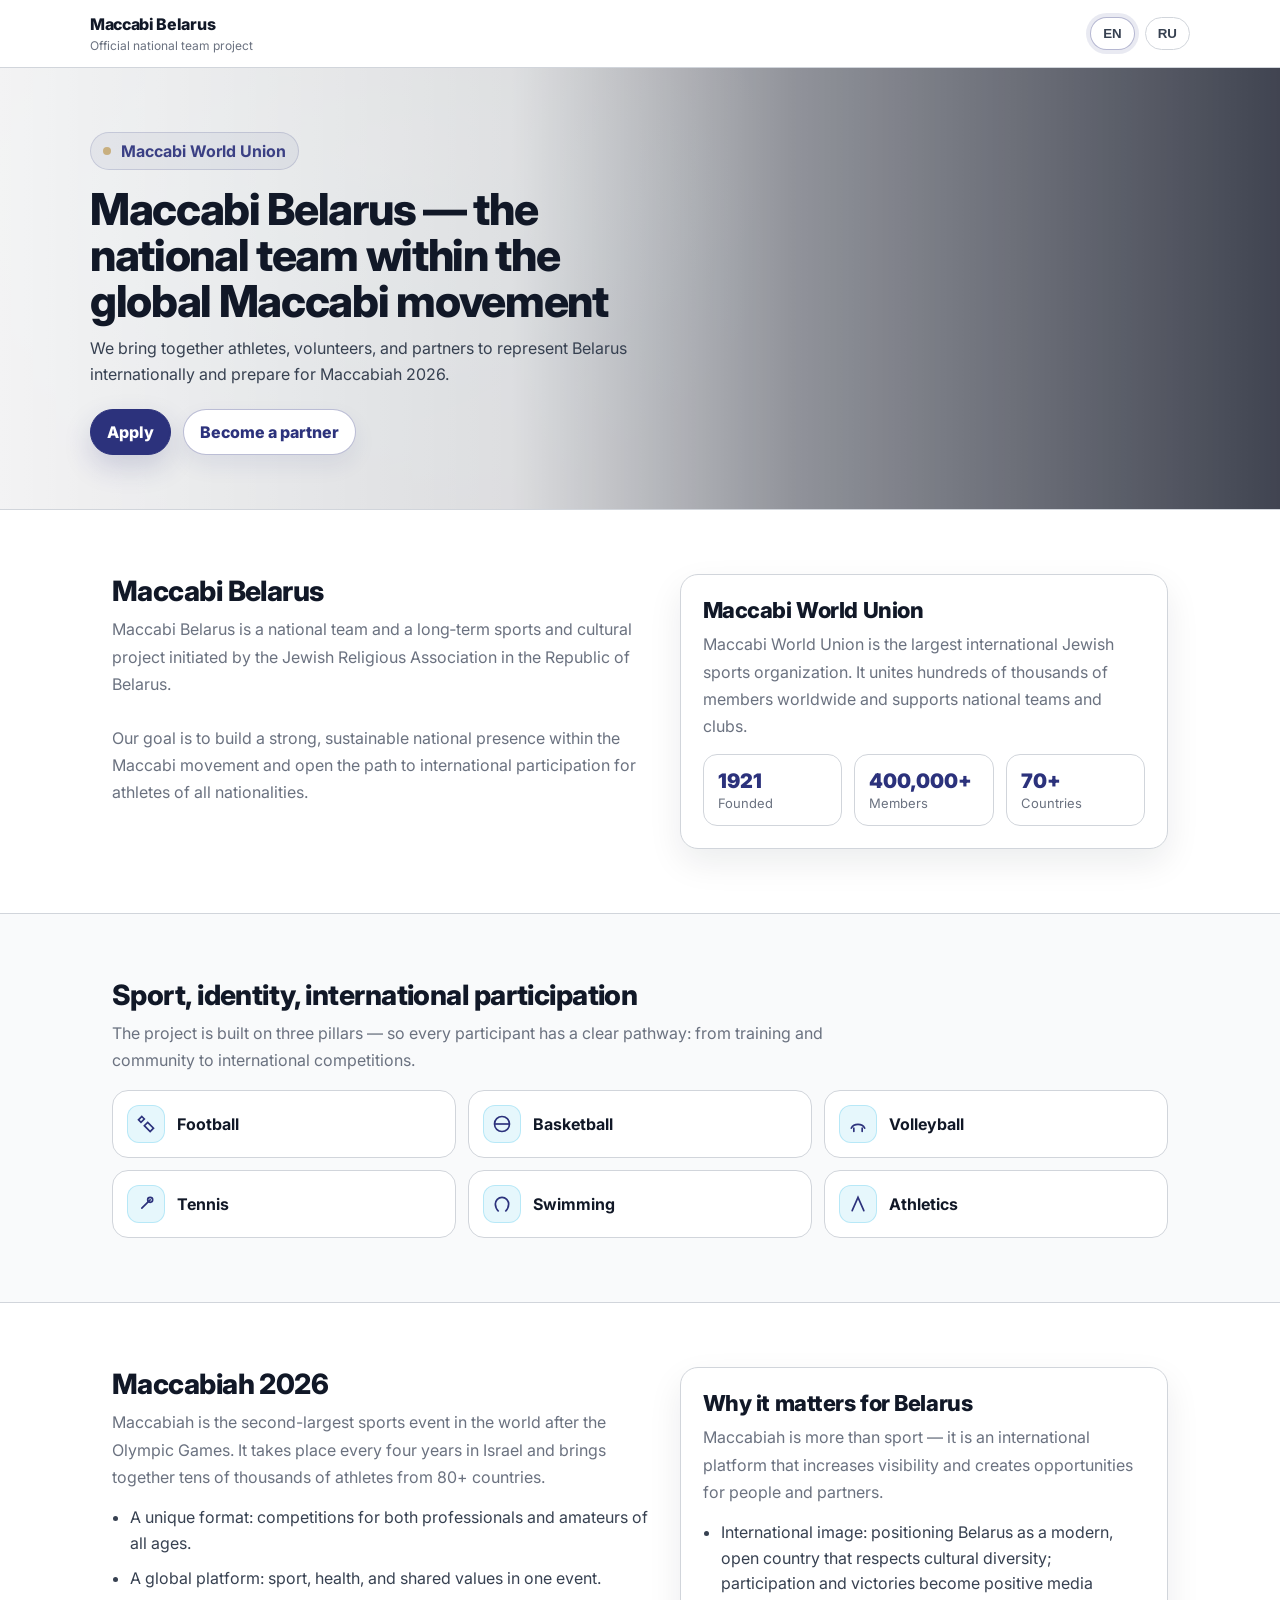
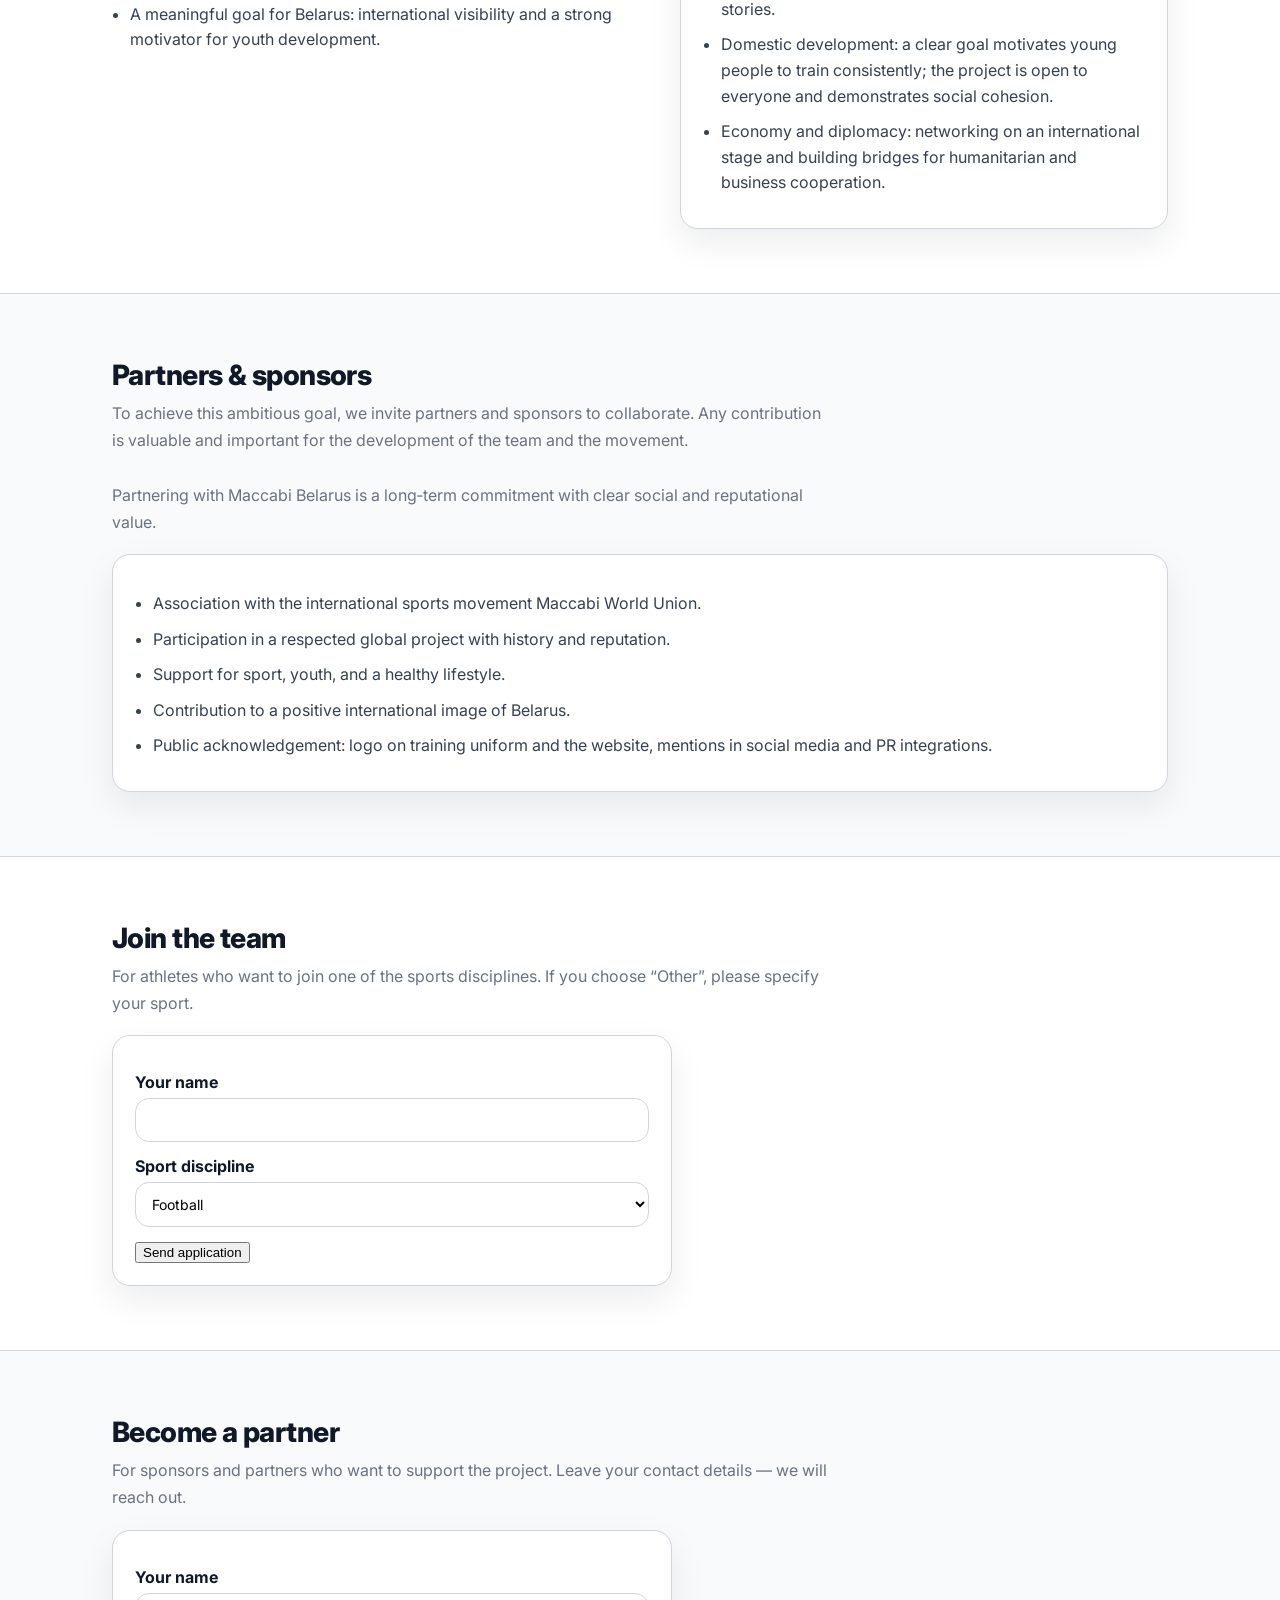
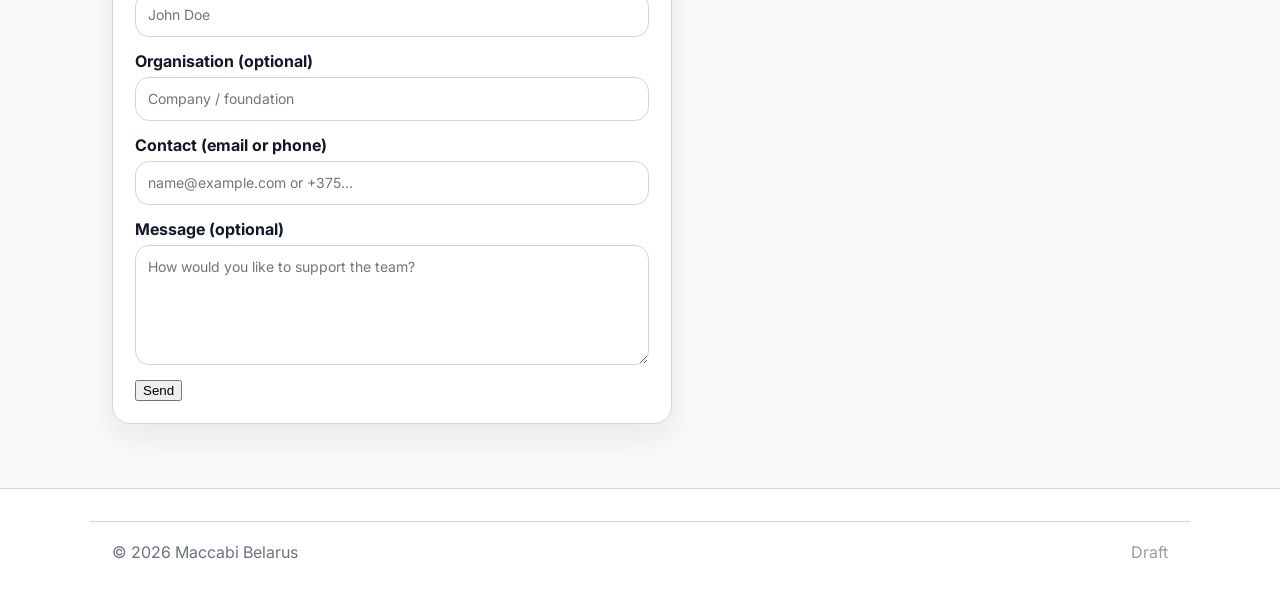
==== site/index.html @ 2d2c496a "Use youtube-nocookie embed params for hero video" ====
<!DOCTYPE html>
<html lang="en">
<head>
  <meta charset="UTF-8" />
  <meta name="viewport" content="width=device-width, initial-scale=1.0" />
  <title data-i18n-key="title">Maccabi Belarus</title>
  <link rel="stylesheet" href="styles.css" />
</head>
<body>
  <header class="site-nav" aria-label="Top navigation">
    <div class="container nav-inner">
      <div class="nav-brand">
        <h1 data-i18n-key="title" class="nav-title">Maccabi Belarus</h1>
        <p data-i18n-key="subtitle" class="nav-sub">Official national team project</p>
      </div>
      <div class="lang-switch" aria-label="Language switch">
        <button id="lang-en" class="lang-btn" title="English">EN</button>
        <button id="lang-ru" class="lang-btn" title="Русский">RU</button>
      </div>
    </div>
  </header>

  <main>
    <section class="hero" id="hero" aria-label="Hero">
      <div class="hero-media" aria-hidden="true">
        <!-- Reference-style background video. -->
        <iframe
          title="Background video"
          src="https://www.youtube-nocookie.com/embed/Qrym1Lk3c1Q?autoplay=1&mute=1&controls=0&playsinline=1&loop=1&playlist=Qrym1Lk3c1Q&modestbranding=1&rel=0&iv_load_policy=3&disablekb=1"
          frameborder="0"
          allow="autoplay; encrypted-media; fullscreen; picture-in-picture"
        ></iframe>
      </div>
      <div class="hero-overlay" aria-hidden="true"></div>

      <div class="container hero-inner">
        <div class="hero-kicker"><span class="hero-kicker-dot"></span><span>Maccabi World Union</span></div>
        <h2 data-i18n-key="hero.heading" class="hero-title">Maccabi Belarus</h2>
        <p data-i18n-key="hero.text" class="hero-lead"></p>

        <div class="hero-actions" aria-label="Hero actions">
          <a class="btn btn-primary" href="#athlete-form" data-i18n-key="hero.ctaPrimary">
            <span data-i18n-key="hero.ctaPrimary">Apply</span>
            <span class="btn-icon" aria-hidden="true">
              <svg viewBox="0 0 24 24" fill="none" xmlns="http://www.w3.org/2000/svg"><path d="M13 5l7 7-7 7" stroke="currentColor" stroke-width="2" stroke-linecap="round" stroke-linejoin="round"/><path d="M20 12H4" stroke="currentColor" stroke-width="2" stroke-linecap="round"/></svg>
            </span>
          </a>
          <a class="btn btn-secondary" href="#partner-form" data-i18n-key="hero.ctaSecondary">
            <span data-i18n-key="hero.ctaSecondary">Become a partner</span>
          </a>
        </div>
      </div>
    </section>

    <section class="section" id="about" aria-label="About">
      <div class="container grid-2">
        <div>
          <h3 data-i18n-key="maccabiBelarus.heading" class="section-title">Maccabi Belarus</h3>
          <p data-i18n-key="maccabiBelarus.text" class="section-sub"></p>
        </div>
        <div class="card" aria-label="Maccabi World Union">
          <h3 data-i18n-key="worldUnion.heading" class="section-title" style="font-size:22px">Maccabi World Union</h3>
          <p data-i18n-key="worldUnion.text" class="section-sub"></p>
          <div class="metrics" aria-label="Maccabi World Union metrics">
            <div class="metric">
              <div class="metric-value" data-i18n-key="worldUnion.metrics.0.value">1921</div>
              <div class="metric-label" data-i18n-key="worldUnion.metrics.0.label">Founded</div>
            </div>
            <div class="metric">
              <div class="metric-value" data-i18n-key="worldUnion.metrics.1.value">400,000+</div>
              <div class="metric-label" data-i18n-key="worldUnion.metrics.1.label">Members</div>
            </div>
            <div class="metric">
              <div class="metric-value" data-i18n-key="worldUnion.metrics.2.value">70+</div>
              <div class="metric-label" data-i18n-key="worldUnion.metrics.2.label">Countries</div>
            </div>
          </div>
        </div>
      </div>
    </section>

    <section class="section alt" id="disciplines" aria-label="Disciplines">
      <div class="container">
        <h3 data-i18n-key="pillars.heading" class="section-title">Sport, identity, international participation</h3>
        <p data-i18n-key="pillars.text" class="section-sub"></p>

        <div class="icon-grid" aria-label="Key disciplines">
          <div class="icon-tile"><div class="icon" aria-hidden="true"><svg viewBox="0 0 24 24" fill="none" xmlns="http://www.w3.org/2000/svg"><path d="M7 3l3 3-4 4-3-3 4-4z" stroke="currentColor" stroke-width="2"/><path d="M14 10l7 7-4 4-7-7 4-4z" stroke="currentColor" stroke-width="2"/></svg></div><div class="icon-label" data-i18n-key="form.sportOptions.0.label">Football</div></div>
          <div class="icon-tile"><div class="icon" aria-hidden="true"><svg viewBox="0 0 24 24" fill="none" xmlns="http://www.w3.org/2000/svg"><circle cx="12" cy="12" r="9" stroke="currentColor" stroke-width="2"/><path d="M3 12h18" stroke="currentColor" stroke-width="2"/></svg></div><div class="icon-label" data-i18n-key="form.sportOptions.1.label">Basketball</div></div>
          <div class="icon-tile"><div class="icon" aria-hidden="true"><svg viewBox="0 0 24 24" fill="none" xmlns="http://www.w3.org/2000/svg"><path d="M4 17c3-6 13-6 16 0" stroke="currentColor" stroke-width="2" stroke-linecap="round"/><path d="M7 17v4M17 17v4" stroke="currentColor" stroke-width="2" stroke-linecap="round"/></svg></div><div class="icon-label" data-i18n-key="form.sportOptions.2.label">Volleyball</div></div>
          <div class="icon-tile"><div class="icon" aria-hidden="true"><svg viewBox="0 0 24 24" fill="none" xmlns="http://www.w3.org/2000/svg"><path d="M7 17l10-10" stroke="currentColor" stroke-width="2" stroke-linecap="round"/><circle cx="17" cy="7" r="3" stroke="currentColor" stroke-width="2"/></svg></div><div class="icon-label" data-i18n-key="form.sportOptions.3.label">Tennis</div></div>
          <div class="icon-tile"><div class="icon" aria-hidden="true"><svg viewBox="0 0 24 24" fill="none" xmlns="http://www.w3.org/2000/svg"><path d="M8 21s-4-4-4-9a8 8 0 0 1 16 0c0 5-4 9-4 9" stroke="currentColor" stroke-width="2"/></svg></div><div class="icon-label" data-i18n-key="form.sportOptions.4.label">Swimming</div></div>
          <div class="icon-tile"><div class="icon" aria-hidden="true"><svg viewBox="0 0 24 24" fill="none" xmlns="http://www.w3.org/2000/svg"><path d="M5 20l7-16 7 16" stroke="currentColor" stroke-width="2" stroke-linecap="round"/></svg></div><div class="icon-label" data-i18n-key="form.sportOptions.5.label">Athletics</div></div>
        </div>
      </div>
    </section>

    <section class="section" id="maccabiah" aria-label="Maccabiah 2026">
      <div class="container grid-2">
        <div>
          <h3 data-i18n-key="maccabiah.heading" class="section-title">Maccabiah 2026</h3>
          <p data-i18n-key="maccabiah.text" class="section-sub"></p>
          <ul class="bullets" aria-label="Maccabiah highlights">
            <li data-i18n-key="maccabiah.items.0"></li>
            <li data-i18n-key="maccabiah.items.1"></li>
            <li data-i18n-key="maccabiah.items.2"></li>
          </ul>
        </div>
        <div class="card" id="why-belarus" aria-label="Why it matters for Belarus">
          <h3 data-i18n-key="whyBelarus.heading" class="section-title" style="font-size:22px">Why it matters for Belarus</h3>
          <p data-i18n-key="whyBelarus.text" class="section-sub"></p>
          <ul class="bullets" aria-label="Why it matters list">
            <li data-i18n-key="whyBelarus.items.0"></li>
            <li data-i18n-key="whyBelarus.items.1"></li>
            <li data-i18n-key="whyBelarus.items.2"></li>
          </ul>
        </div>
      </div>
    </section>

    <section class="section alt" id="sponsors" aria-label="Partners and sponsors">
      <div class="container">
        <h3 data-i18n-key="sponsors.heading" class="section-title">Partners & sponsors</h3>
        <p data-i18n-key="sponsors.text" class="section-sub"></p>
        <div class="card" style="margin-top:18px">
          <ul class="bullets" aria-label="Partner benefits">
            <li data-i18n-key="sponsors.benefits.0"></li>
            <li data-i18n-key="sponsors.benefits.1"></li>
            <li data-i18n-key="sponsors.benefits.2"></li>
            <li data-i18n-key="sponsors.benefits.3"></li>
            <li data-i18n-key="sponsors.benefits.4"></li>
          </ul>
        </div>
      </div>
    </section>

    <section class="section" id="athlete-form" aria-label="Athlete form">
      <div class="container">
        <h3 class="section-title" data-i18n-key="form.heading">Apply</h3>
        <p class="section-sub" data-i18n-key="form.text"></p>
        <form class="card form" id="athlete-contact-form" autocomplete="off" aria-label="Athlete form">
          <div class="field-group">
            <label for="athlete-name" data-i18n-key="form.nameLabel" id="athlete-name-label">Your name</label>
            <input type="text" id="athlete-name" name="name" required placeholder="" />
          </div>

          <div class="field-group">
            <label for="athlete-sport" data-i18n-key="form.sportLabel" id="athlete-sport-label">Sport</label>
            <select id="athlete-sport" name="sport" required></select>
          </div>

          <div id="athlete-other-field" class="field-group" style="display:none;">
            <label for="athlete-other-details" id="athlete-other-label" data-i18n-key="form.otherLabel">Please specify</label>
            <input type="text" id="athlete-other-details" name="other-details" placeholder="" data-i18n-placeholder="form.otherPlaceholder" />
          </div>

          <button type="submit" id="athlete-submit-btn" data-i18n-key="form.submitLabel">Submit</button>
        </form>
        <div id="athlete-thank-you" class="hidden thank-you" aria-live="polite"></div>
      </div>
    </section>

    <section class="section alt" id="partner-form" aria-label="Partner form">
      <div class="container">
        <h3 class="section-title" data-i18n-key="partnerForm.heading">Partner</h3>
        <p class="section-sub" data-i18n-key="partnerForm.text"></p>
        <form class="card form" id="partner-contact-form" autocomplete="off" aria-label="Partner form">
          <div class="field-group">
            <label for="partner-name" data-i18n-key="partnerForm.nameLabel">Name</label>
            <input type="text" id="partner-name" name="name" required data-i18n-placeholder="partnerForm.namePlaceholder" placeholder="" />
          </div>

          <div class="field-group">
            <label for="partner-org" data-i18n-key="partnerForm.orgLabel">Organisation</label>
            <input type="text" id="partner-org" name="org" data-i18n-placeholder="partnerForm.orgPlaceholder" placeholder="" />
          </div>

          <div class="field-group">
            <label for="partner-contact" data-i18n-key="partnerForm.contactLabel">Contact</label>
            <input type="text" id="partner-contact" name="contact" required data-i18n-placeholder="partnerForm.contactPlaceholder" placeholder="" />
          </div>

          <div class="field-group">
            <label for="partner-message" data-i18n-key="partnerForm.messageLabel">Message</label>
            <textarea id="partner-message" name="message" rows="4" data-i18n-placeholder="partnerForm.messagePlaceholder" placeholder=""></textarea>
          </div>

          <button type="submit" id="partner-submit-btn" data-i18n-key="partnerForm.submitLabel">Send</button>
        </form>
        <div id="partner-thank-you" class="hidden thank-you" aria-live="polite"></div>
      </div>
    </section>
  </main>

  <footer class="site-footer" aria-label="Footer">
    <div class="container footer-inner">
      <span data-i18n-key="footer.copy">© 2026 Maccabi Belarus</span>
      <span style="opacity:.7">Draft</span>
    </div>
  </footer>

  <script src="app.js"></script>
</body>
</html>
---- site/styles.css ----
/* Maccabi Belarus landing — reference-inspired UI (mb-web-ashen)
   Using MWU palette: #2c327c, #0fb3e1, #c8af7f
*/

@import url('https://fonts.googleapis.com/css2?family=Inter:wght@400;500;600;700;800&display=swap');

:root{
  --bg: #ffffff;
  --surface: #f9fafb;
  --text: #111827;
  --muted: #6b7280;
  --border: #d1d5db; /* sharper lines like the reference */

  /* MWU palette */
  --blue: #2c327c;
  --cyan: #0fb3e1;
  --gold: #c8af7f;

  /* UI */
  --radius: 18px;
  --shadow: 0 14px 34px rgba(17,24,39,.08);
  --max: 1100px;
}

*{box-sizing:border-box}
html,body{height:100%}
body{
  margin:0;
  font-family: Inter, system-ui, -apple-system, Segoe UI, Roboto, Arial, sans-serif;
  background: var(--bg);
  color: var(--text);
}

a{color:inherit;text-decoration:none}

.container{max-width:var(--max);margin:0 auto;padding:0 22px}

/* Top nav like reference */
.site-nav{
  position: sticky;
  top: 0;
  z-index: 20;
  background: rgba(255,255,255,0.86);
  backdrop-filter: blur(10px);
  border-bottom: 1px solid var(--border);
}
.nav-inner{display:flex;align-items:center;justify-content:space-between;padding:14px 0}

.nav-brand{display:flex;flex-direction:column;gap:4px}
.nav-title{margin:0;font-size:16px;font-weight:800;letter-spacing:-0.02em}
.nav-sub{margin:0;font-size:12px;color:var(--muted)}

.lang-switch{display:flex;gap:10px;align-items:center}
.lang-btn{
  border: 1px solid var(--border);
  background: #fff;
  color: #374151;
  padding: 8px 12px;
  border-radius: 999px;
  cursor: pointer;
  font-weight: 700;
}
.lang-btn-active{border-color: rgba(44,50,124,.35); box-shadow: 0 0 0 4px rgba(44,50,124,.10)}

/* Hero with video */
.hero{
  position: relative;
  overflow: hidden;
  border-bottom: 1px solid var(--border);
}
.hero-media{
  position: absolute;
  inset: 0;
  pointer-events: none;
  background: #0b1020;
}
.hero-media iframe{
  position:absolute;
  top:50%; left:50%;
  width: 120vw;
  height: 68vw;
  min-height: 100vh;
  min-width: 177.78vh;
  transform: translate(-50%,-50%);
  filter: saturate(1.1) contrast(1.05);
}
.hero-overlay{
  position:absolute;
  inset:0;
  background:
    linear-gradient(90deg, rgba(255,255,255,0.95) 0%, rgba(255,255,255,0.86) 40%, rgba(255,255,255,0.55) 62%, rgba(255,255,255,0.22) 100%),
    radial-gradient(900px 500px at 18% 40%, rgba(15,179,225,0.14), transparent 60%),
    radial-gradient(700px 380px at 28% 20%, rgba(200,175,127,0.12), transparent 60%);
}

.hero-inner{position:relative;padding:64px 0 54px}
.hero-kicker{
  display:inline-flex;
  align-items:center;
  gap:10px;
  font-weight:700;
  color: rgba(44,50,124,.92);
  background: rgba(44,50,124,.06);
  border: 1px solid rgba(44,50,124,.16);
  padding: 8px 12px;
  border-radius: 999px;
}
.hero-kicker-dot{width:8px;height:8px;border-radius:999px;background: var(--gold)}

.hero-title{margin:16px 0 10px; font-size: 44px; line-height:1.05; font-weight: 800; letter-spacing:-0.03em; max-width: 18ch}
.hero-lead{margin:0; font-size: 16px; line-height:1.65; color:#374151; max-width: 62ch}

.hero-actions{margin-top:22px; display:flex; gap:12px; flex-wrap:wrap}

.btn{
  display:inline-flex; align-items:center; gap:10px;
  border-radius: 999px;
  padding: 12px 16px;
  font-weight: 800;
  border: 1px solid var(--border);
}
.btn-primary{background: var(--blue); border-color: var(--blue); color: #fff; box-shadow: 0 12px 28px rgba(44,50,124,.18)}
.btn-secondary{background: #fff; color: var(--blue); border-color: rgba(44,50,124,.32); box-shadow: 0 10px 22px rgba(44,50,124,.08)}
.btn{transition: transform .12s ease, box-shadow .12s ease, border-color .12s ease}
.btn:hover{transform: translateY(-1px); border-color: rgba(44,50,124,.44)}

.btn-icon{width:16px;height:16px;display:inline-block}

/* Sections */
.section{padding: 64px 0}
.section.alt{background: var(--surface); border-top: 1px solid var(--border); border-bottom: 1px solid var(--border)}

.section-title{margin:0;font-size:28px;font-weight:800;letter-spacing:-0.02em}
.section-sub{margin:8px 0 0;color:var(--muted);max-width: 72ch;line-height:1.7;white-space: pre-line}

.grid-2{display:grid;grid-template-columns: 1.05fr 0.95fr;gap: 28px;align-items:start}

.card{
  background:#fff;
  border: 1px solid var(--border);
  border-radius: var(--radius);
  box-shadow: var(--shadow);
  padding: 22px;
}

.bullets{margin: 14px 0 0; padding-left: 18px; color:#374151; line-height:1.6}
.bullets li{margin: 10px 0}

.metrics{margin-top: 14px; display:grid; grid-template-columns: repeat(3, minmax(0, 1fr)); gap: 12px}
.metric{border: 1px solid var(--border); border-radius: 14px; padding: 14px; background: #fff}
.metric-value{font-weight:900; font-size: 20px; color: var(--blue)}
.metric-label{margin-top:2px;color: var(--muted); font-size: 13px}

/* Disciplines (reference-style icon grid) */
.icon-grid{margin-top: 16px; display:grid; grid-template-columns: repeat(3, minmax(0,1fr)); gap: 12px}
.icon-tile{
  border: 1px solid var(--border);
  border-radius: 16px;
  padding: 14px;
  background: #fff;
  display:flex;
  align-items:center;
  gap: 12px;
}
.icon{
  width: 38px; height: 38px;
  border-radius: 12px;
  display:grid; place-items:center;
  background: rgba(15,179,225,.10);
  border: 1px solid rgba(15,179,225,.22);
  color: var(--blue);
}
.icon svg{width:20px;height:20px}
.icon-label{font-weight:700; color:#111827}

/* Form */
.form{margin-top: 18px; max-width: 560px}
.field-group{margin:14px 0; display:flex; flex-direction:column; gap:6px}
label{font-weight: 700; color:#111827}
input,select,textarea{
  padding: 12px 12px;
  border: 1px solid var(--border);
  border-radius: 14px;
  min-height: 44px;
  font-size: 14px;
  background: #fff;
  font-family: inherit;
}
textarea{min-height: 120px; resize: vertical}
#submit-btn{width:100%; margin-top: 6px; background: var(--blue); border: 1px solid var(--blue); color:#fff; padding: 12px 16px; border-radius: 999px; cursor:pointer; font-weight: 800}
.thank-you{margin-top:16px;padding:16px;border-radius:14px;background: rgba(15,179,225,.08); border:1px solid rgba(15,179,225,.20); color:#0f172a}
.hidden{display:none}

/* Footer */
.site-footer{padding: 32px 0; color: var(--muted)}
.footer-inner{display:flex;align-items:center;justify-content:space-between;gap:12px;flex-wrap:wrap;border-top:1px solid var(--border);padding-top:20px}

@media (max-width: 900px){
  .grid-2{grid-template-columns: 1fr}
  .hero-title{font-size: 36px}
  .metrics{grid-template-columns: 1fr}
  .icon-grid{grid-template-columns: 1fr}
}
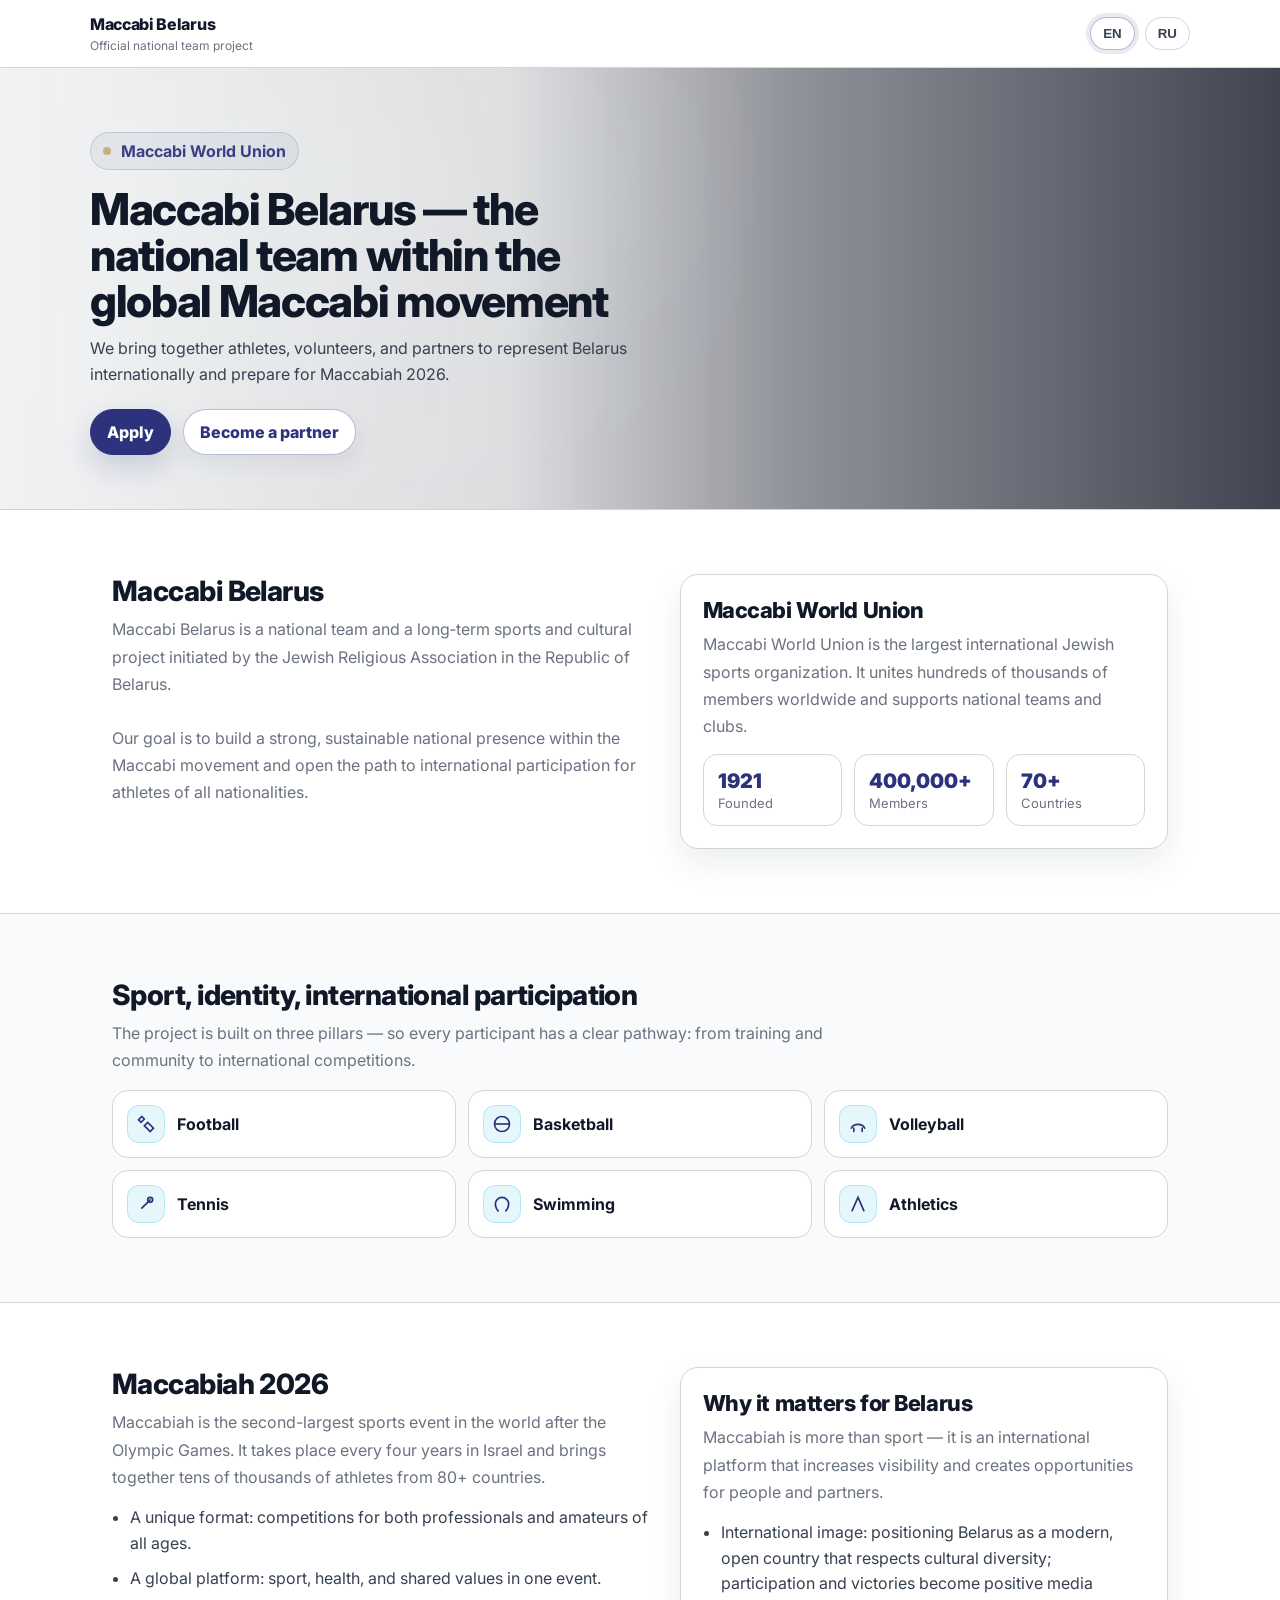
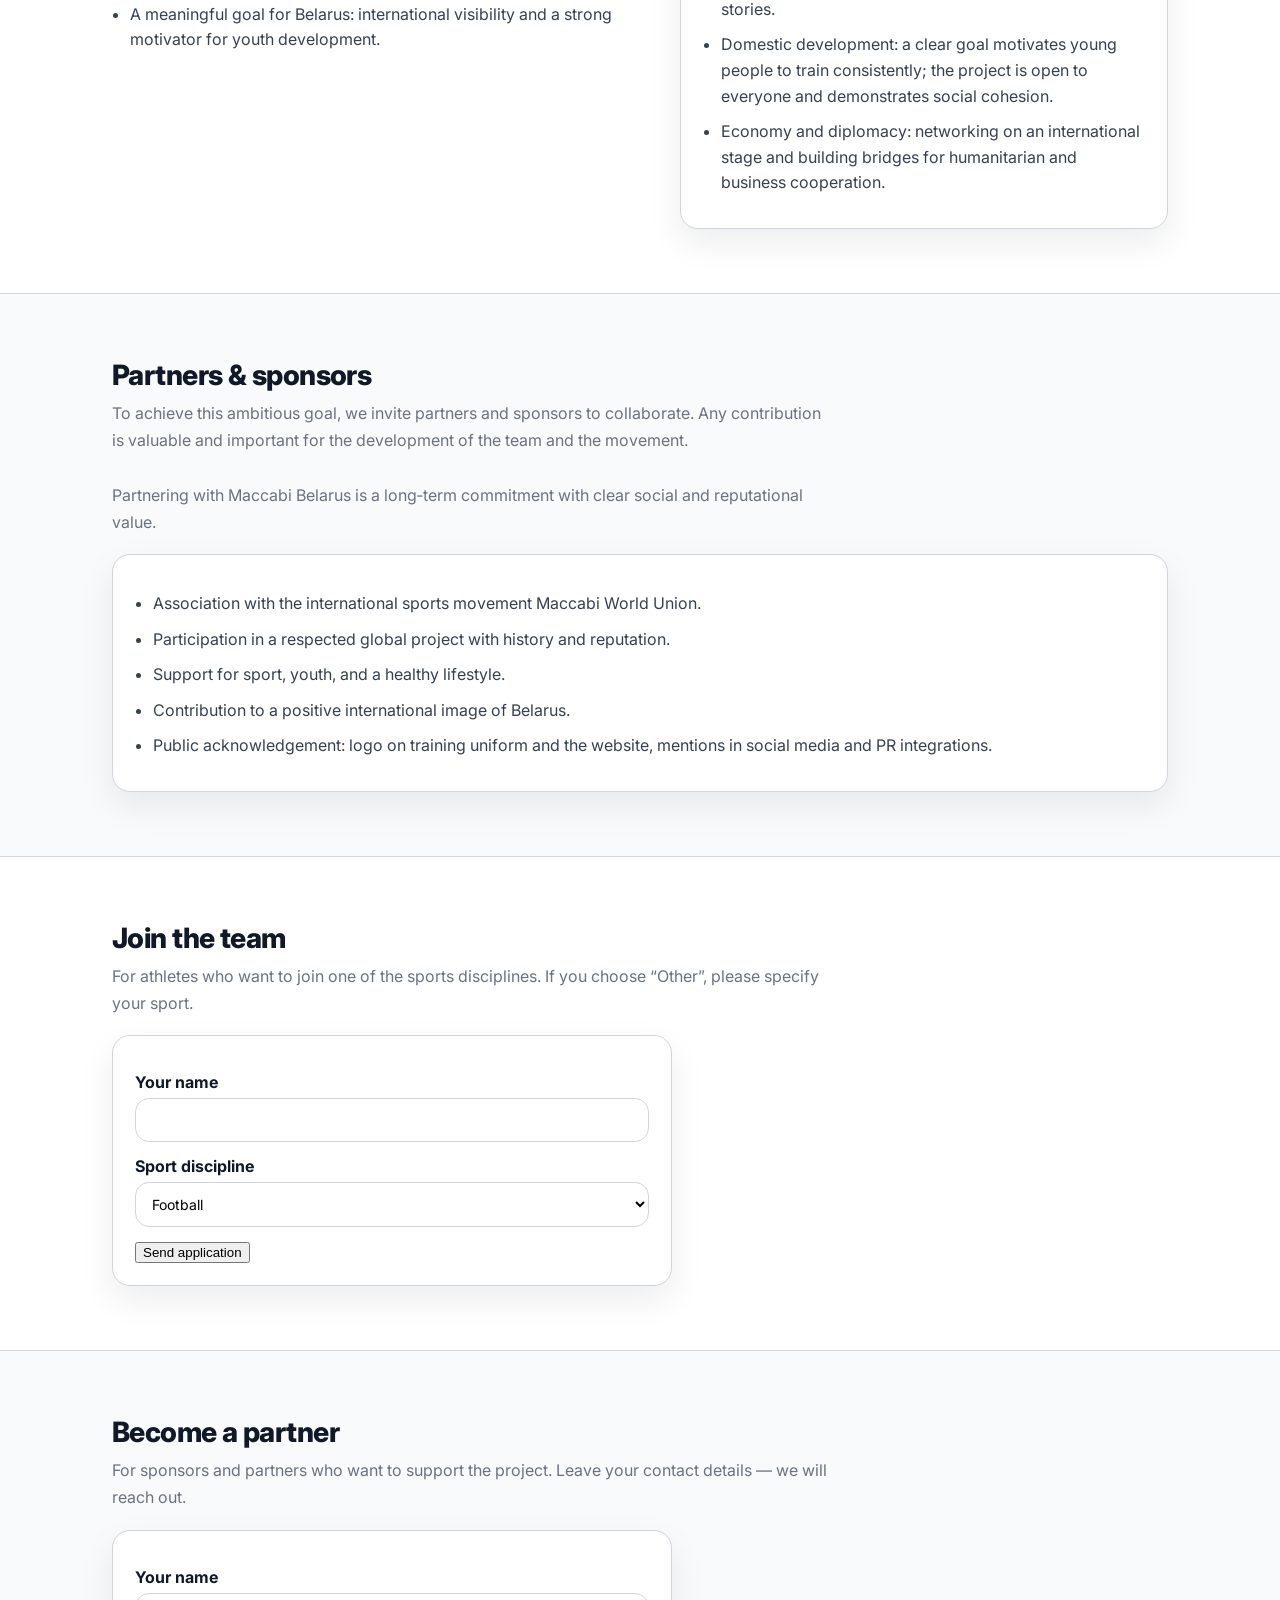
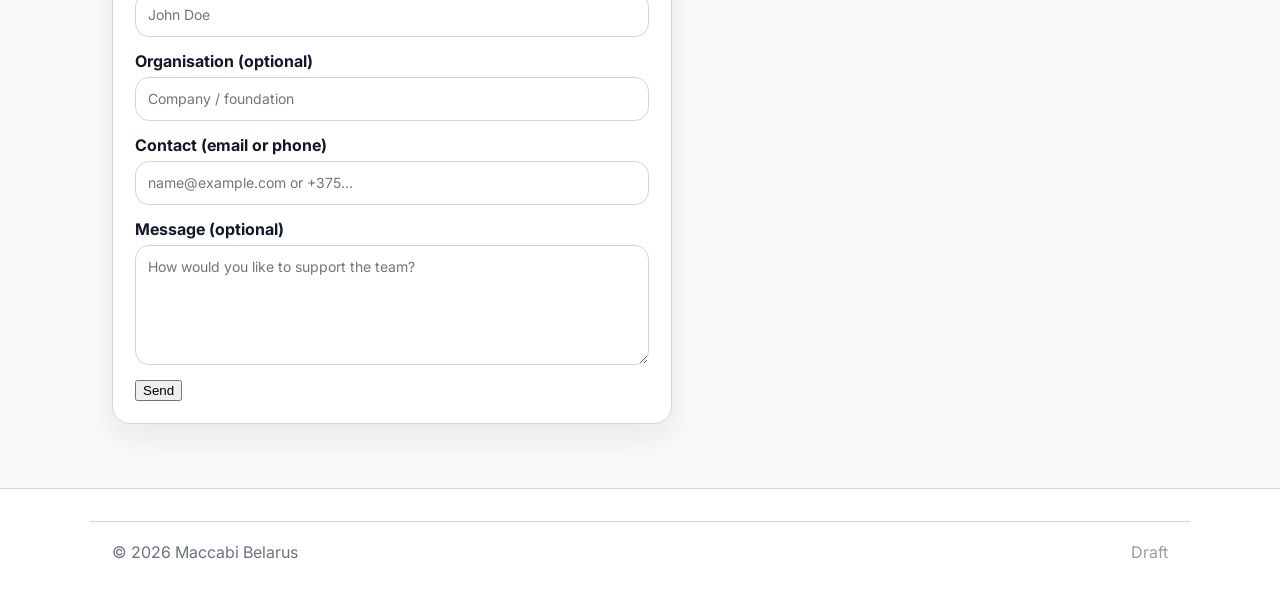
==== commit fdcad5b6: "Hero: add placeholder overlay to mask initial video load" ====
--- a/site/index.html
+++ b/site/index.html
@@ -23,6 +23,7 @@
   <main>
     <section class="hero" id="hero" aria-label="Hero">
       <div class="hero-media" aria-hidden="true">
+        <div class="hero-media-placeholder"></div>
         <!-- Reference-style background video. -->
         <iframe
           title="Background video"
--- a/site/styles.css
+++ b/site/styles.css
@@ -74,6 +74,19 @@
   pointer-events: none;
   background: #0b1020;
 }
+.hero-media-placeholder{
+  position:absolute;
+  inset:-20px;
+  background:
+    radial-gradient(900px 520px at 20% 30%, rgba(15,179,225,0.45), transparent 62%),
+    radial-gradient(760px 460px at 70% 35%, rgba(44,50,124,0.45), transparent 62%),
+    radial-gradient(680px 420px at 55% 75%, rgba(200,175,127,0.30), transparent 62%),
+    linear-gradient(180deg, rgba(11,16,32,1), rgba(8,12,24,1));
+  filter: saturate(1.05) contrast(1.05);
+  opacity: 1;
+  transition: opacity .25s ease;
+}
+.hero-media-placeholder.is-hidden{opacity:0}
 .hero-media iframe{
   position:absolute;
   top:50%; left:50%;
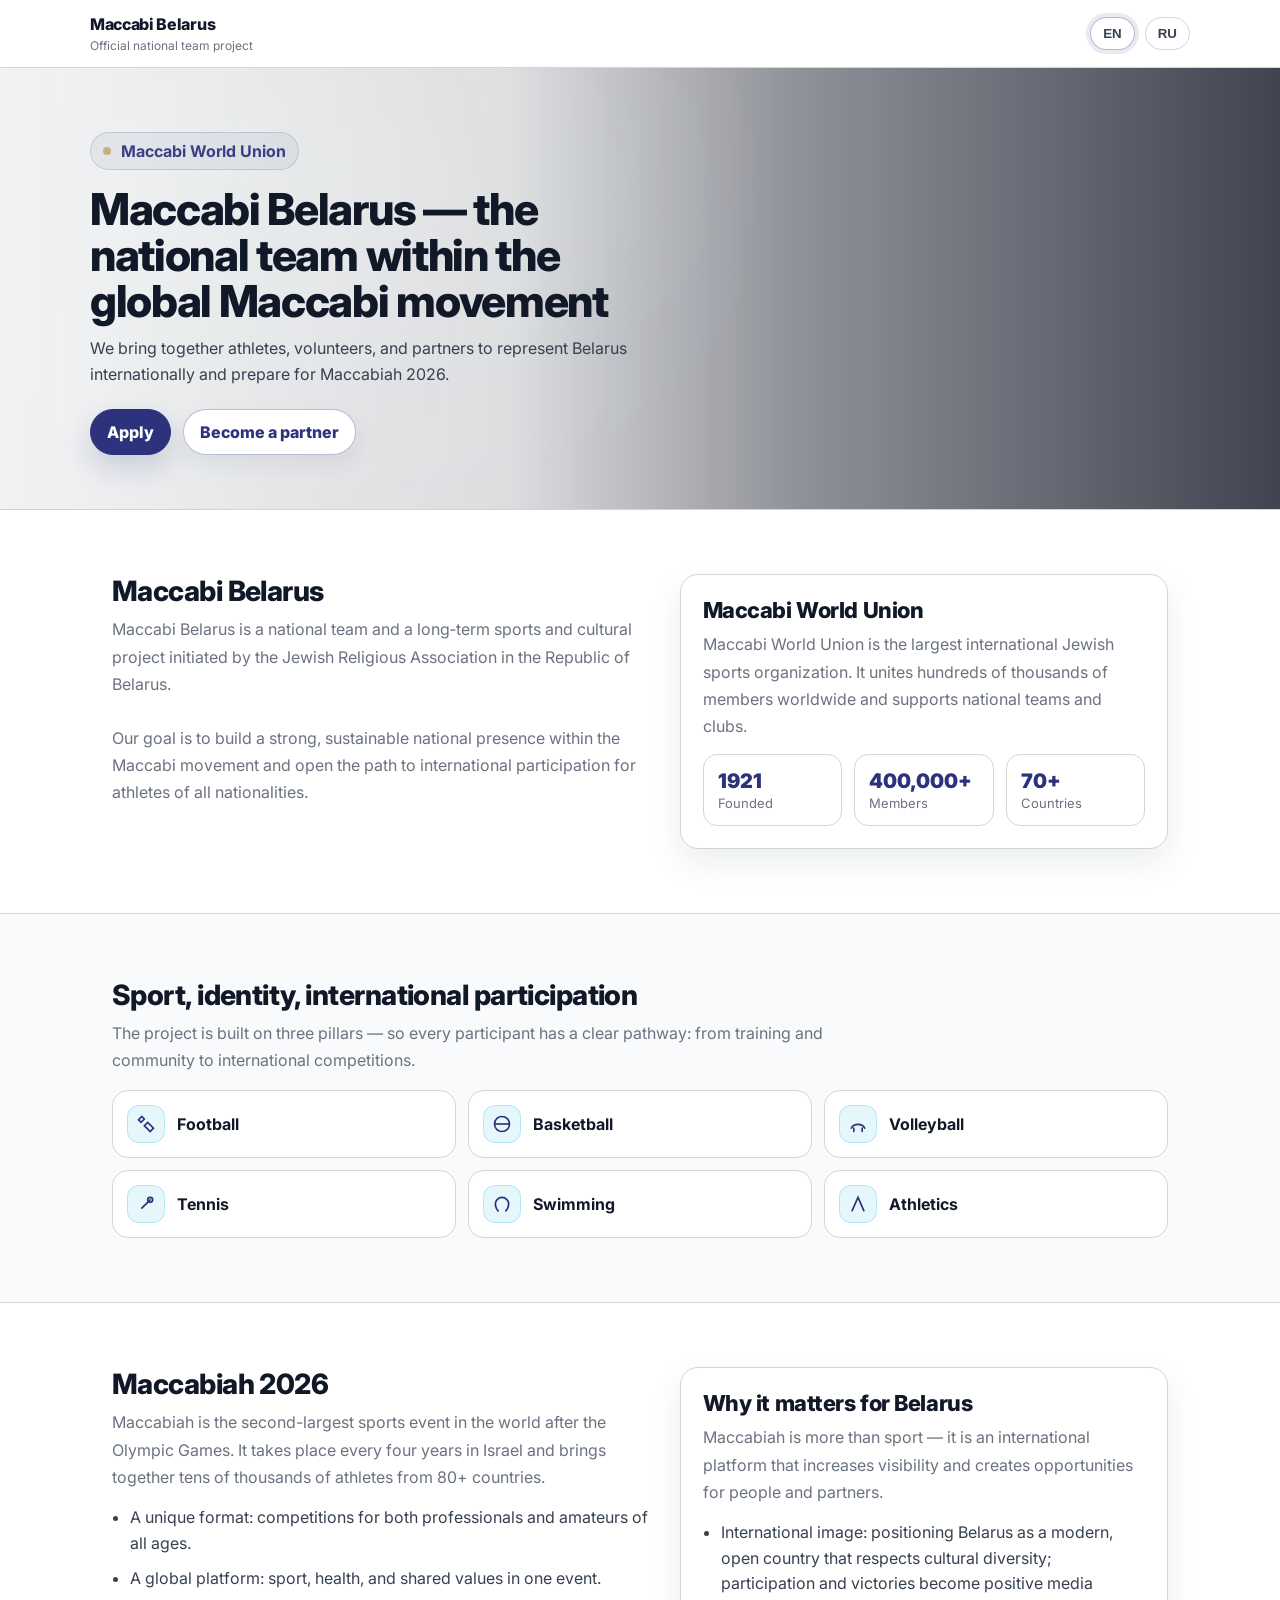
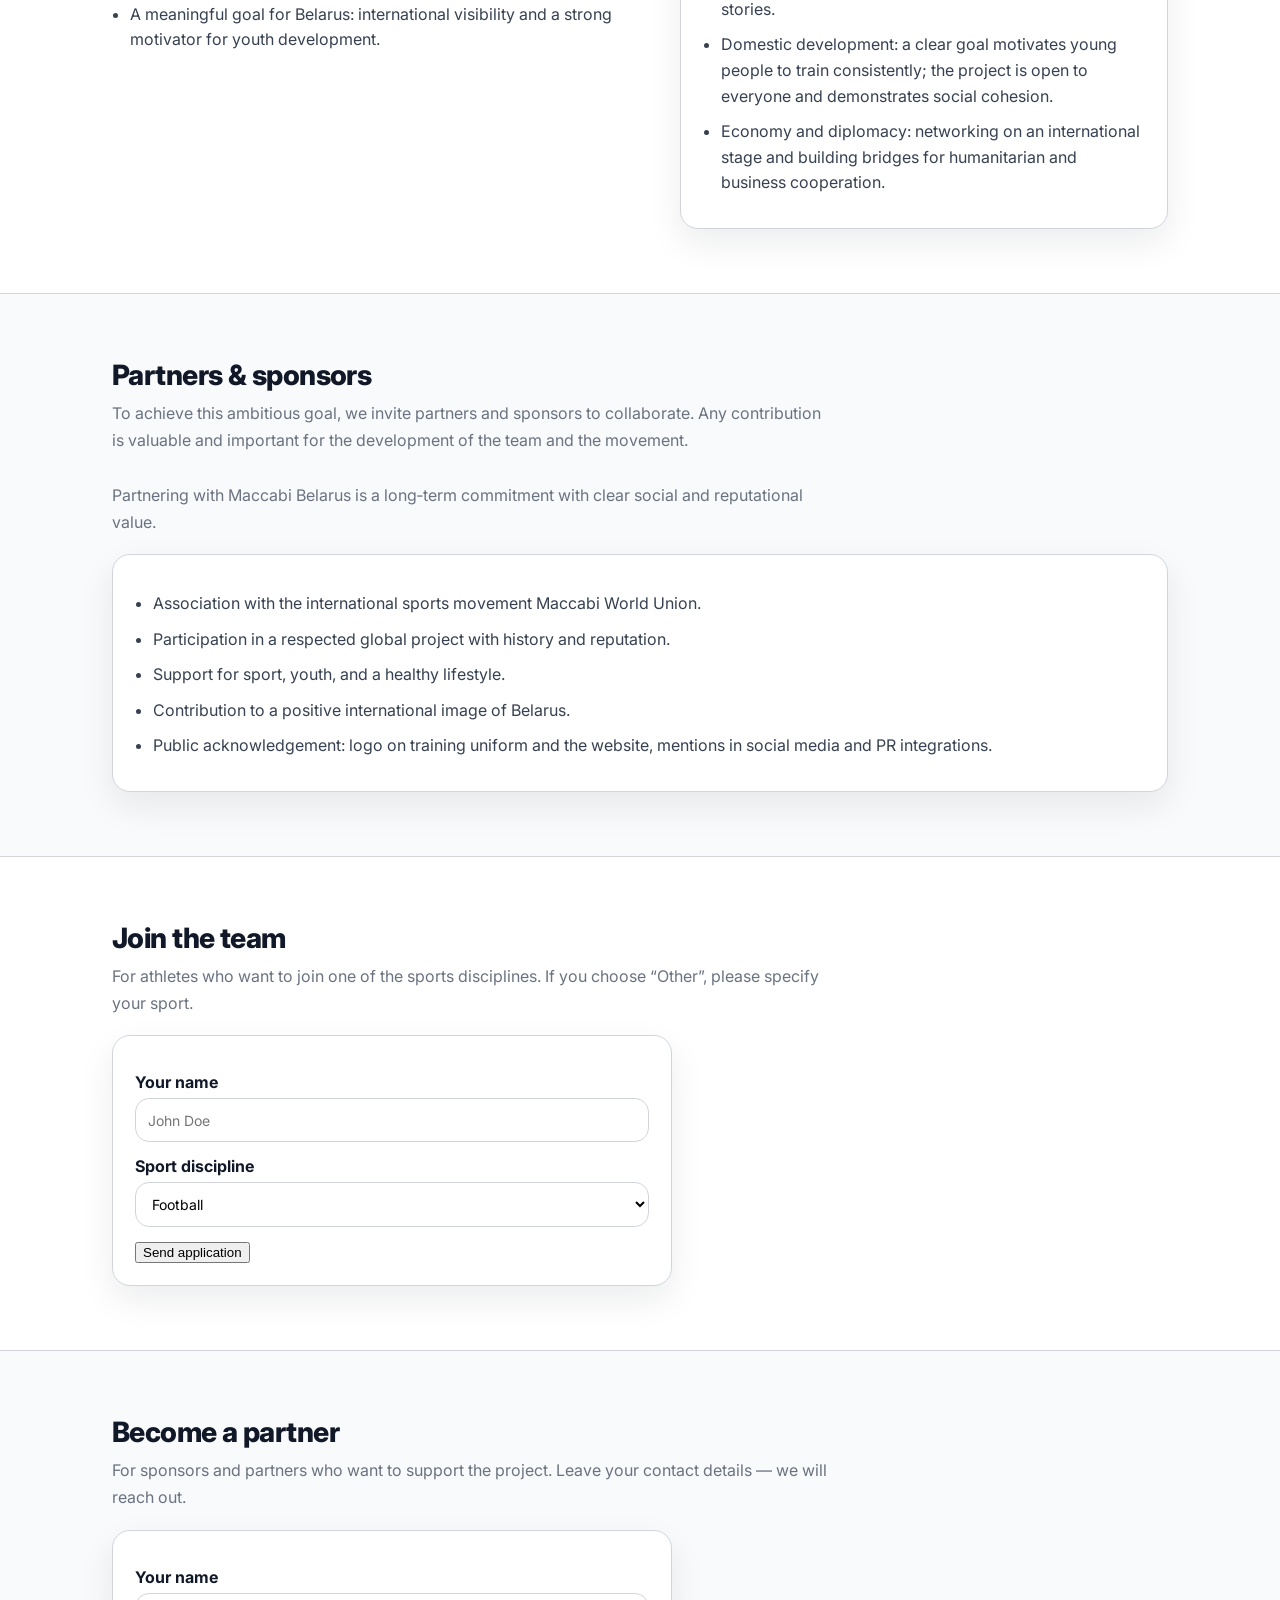
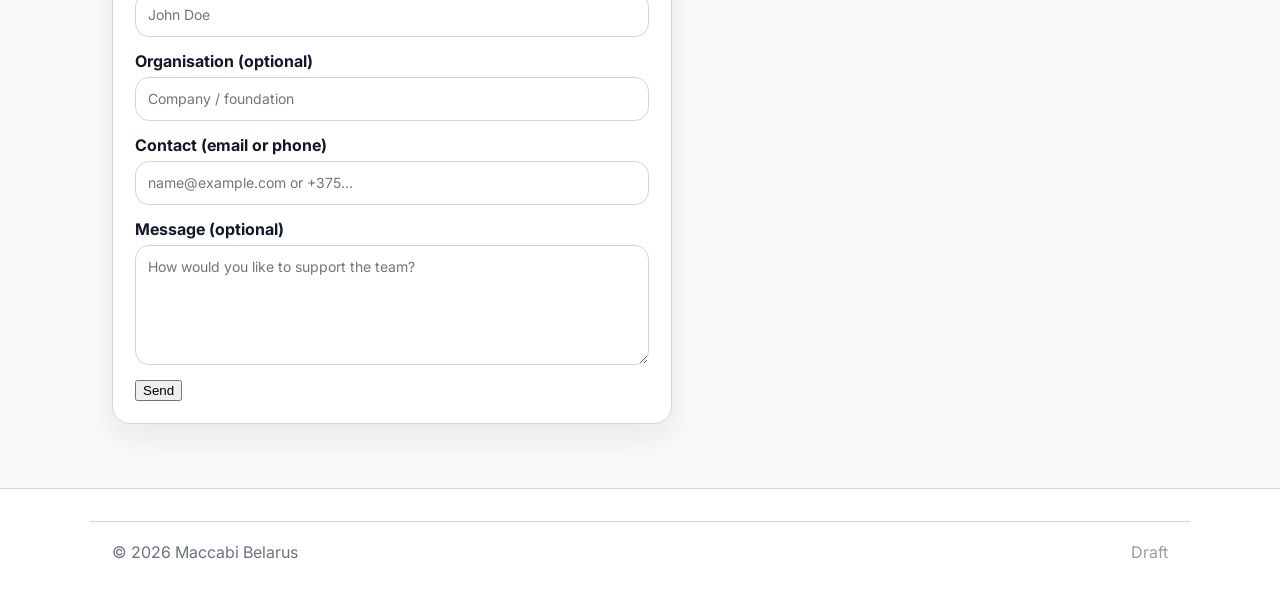
==== commit 7315d416: "A11y+UX polish: localized hero kicker, aria-pressed, athlete name placeholder, partner email type" ====
--- a/site/index.html
+++ b/site/index.html
@@ -14,8 +14,8 @@
         <p data-i18n-key="subtitle" class="nav-sub">Official national team project</p>
       </div>
       <div class="lang-switch" aria-label="Language switch">
-        <button id="lang-en" class="lang-btn" title="English">EN</button>
-        <button id="lang-ru" class="lang-btn" title="Русский">RU</button>
+        <button id="lang-en" class="lang-btn" title="English" aria-pressed="true">EN</button>
+        <button id="lang-ru" class="lang-btn" title="Русский" aria-pressed="false">RU</button>
       </div>
     </div>
   </header>
@@ -23,7 +23,6 @@
   <main>
     <section class="hero" id="hero" aria-label="Hero">
       <div class="hero-media" aria-hidden="true">
-        <div class="hero-media-placeholder"></div>
         <!-- Reference-style background video. -->
         <iframe
           title="Background video"
@@ -35,7 +34,7 @@
       <div class="hero-overlay" aria-hidden="true"></div>
 
       <div class="container hero-inner">
-        <div class="hero-kicker"><span class="hero-kicker-dot"></span><span>Maccabi World Union</span></div>
+        <div class="hero-kicker"><span class="hero-kicker-dot"></span><span data-i18n-key="hero.kicker">Maccabi World Union</span></div>
         <h2 data-i18n-key="hero.heading" class="hero-title">Maccabi Belarus</h2>
         <p data-i18n-key="hero.text" class="hero-lead"></p>
 
@@ -142,7 +141,7 @@
         <form class="card form" id="athlete-contact-form" autocomplete="off" aria-label="Athlete form">
           <div class="field-group">
             <label for="athlete-name" data-i18n-key="form.nameLabel" id="athlete-name-label">Your name</label>
-            <input type="text" id="athlete-name" name="name" required placeholder="" />
+            <input type="text" id="athlete-name" name="name" required data-i18n-placeholder="form.namePlaceholder" placeholder="" />
           </div>
 
           <div class="field-group">
@@ -178,7 +177,7 @@
 
           <div class="field-group">
             <label for="partner-contact" data-i18n-key="partnerForm.contactLabel">Contact</label>
-            <input type="text" id="partner-contact" name="contact" required data-i18n-placeholder="partnerForm.contactPlaceholder" placeholder="" />
+            <input type="email" id="partner-contact" name="contact" required data-i18n-placeholder="partnerForm.contactPlaceholder" placeholder="" />
           </div>
 
           <div class="field-group">
--- a/site/styles.css
+++ b/site/styles.css
@@ -74,19 +74,6 @@
   pointer-events: none;
   background: #0b1020;
 }
-.hero-media-placeholder{
-  position:absolute;
-  inset:-20px;
-  background:
-    radial-gradient(900px 520px at 20% 30%, rgba(15,179,225,0.45), transparent 62%),
-    radial-gradient(760px 460px at 70% 35%, rgba(44,50,124,0.45), transparent 62%),
-    radial-gradient(680px 420px at 55% 75%, rgba(200,175,127,0.30), transparent 62%),
-    linear-gradient(180deg, rgba(11,16,32,1), rgba(8,12,24,1));
-  filter: saturate(1.05) contrast(1.05);
-  opacity: 1;
-  transition: opacity .25s ease;
-}
-.hero-media-placeholder.is-hidden{opacity:0}
 .hero-media iframe{
   position:absolute;
   top:50%; left:50%;
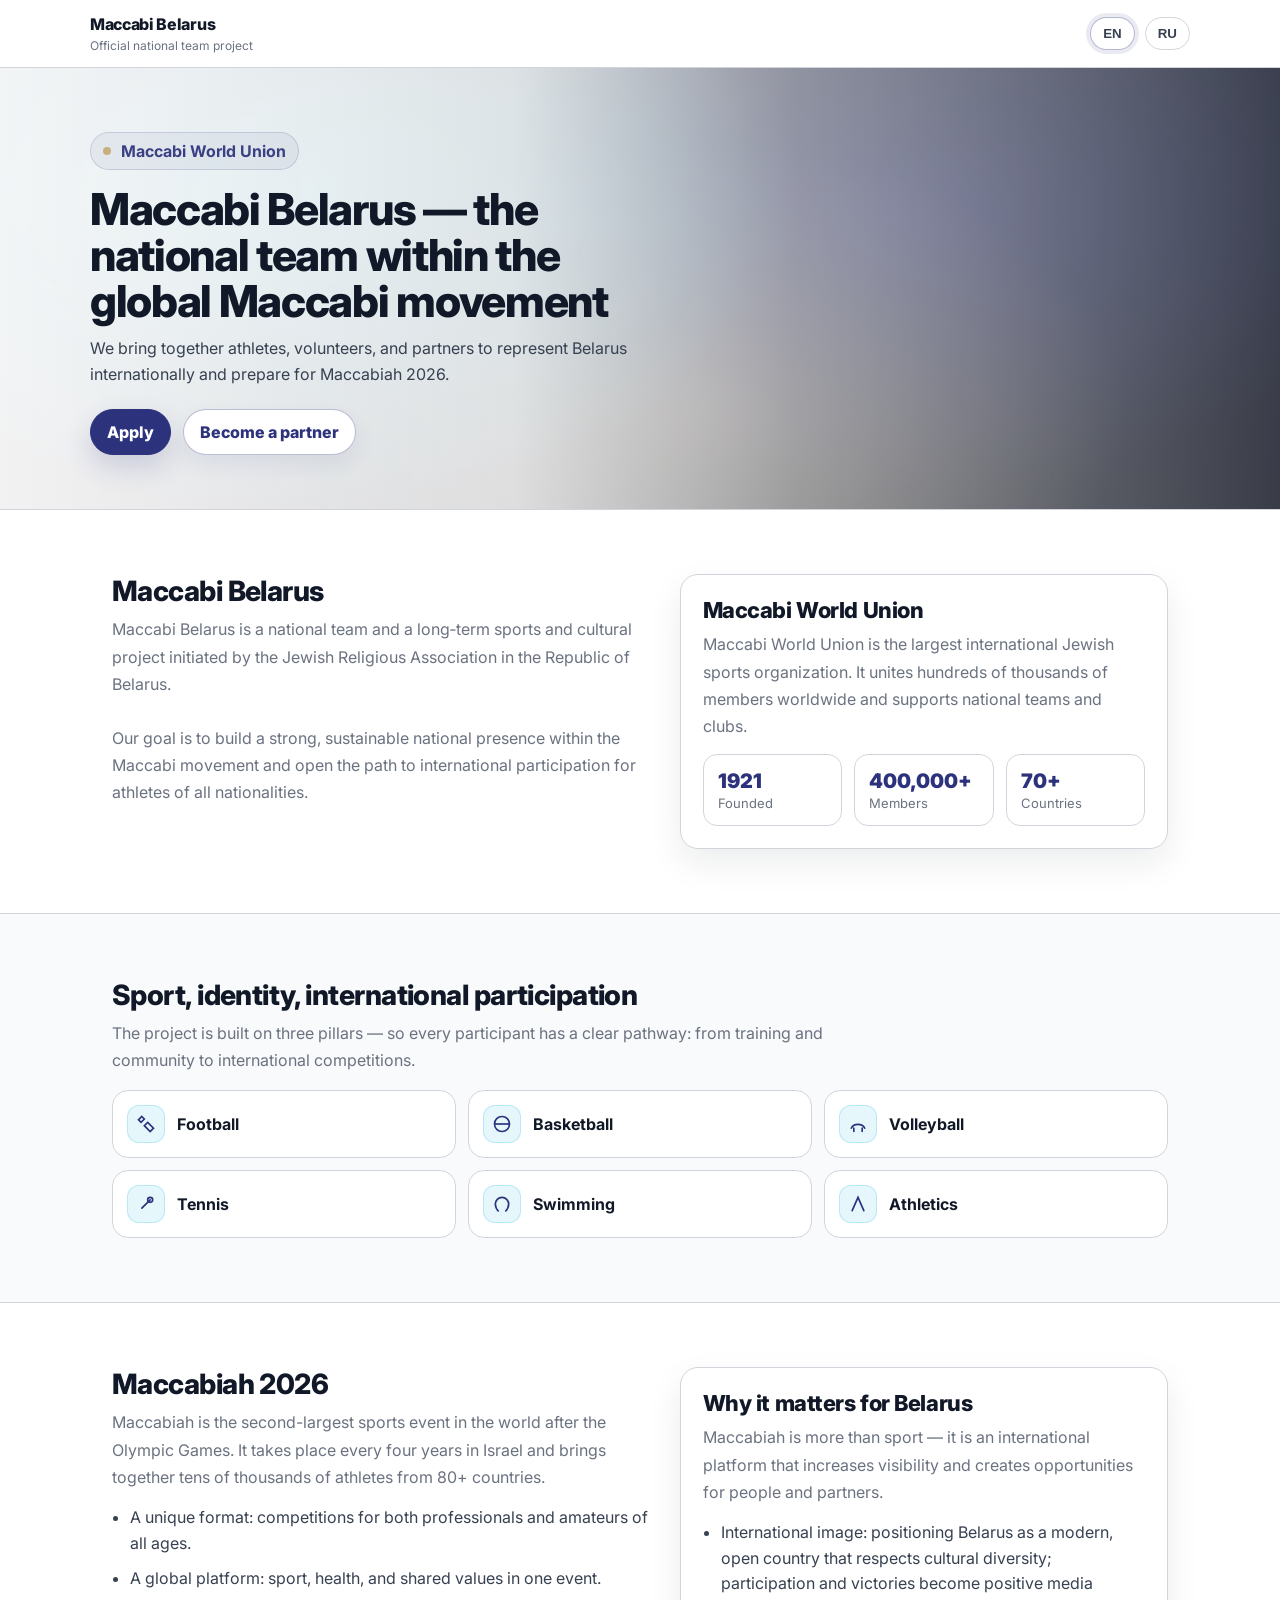
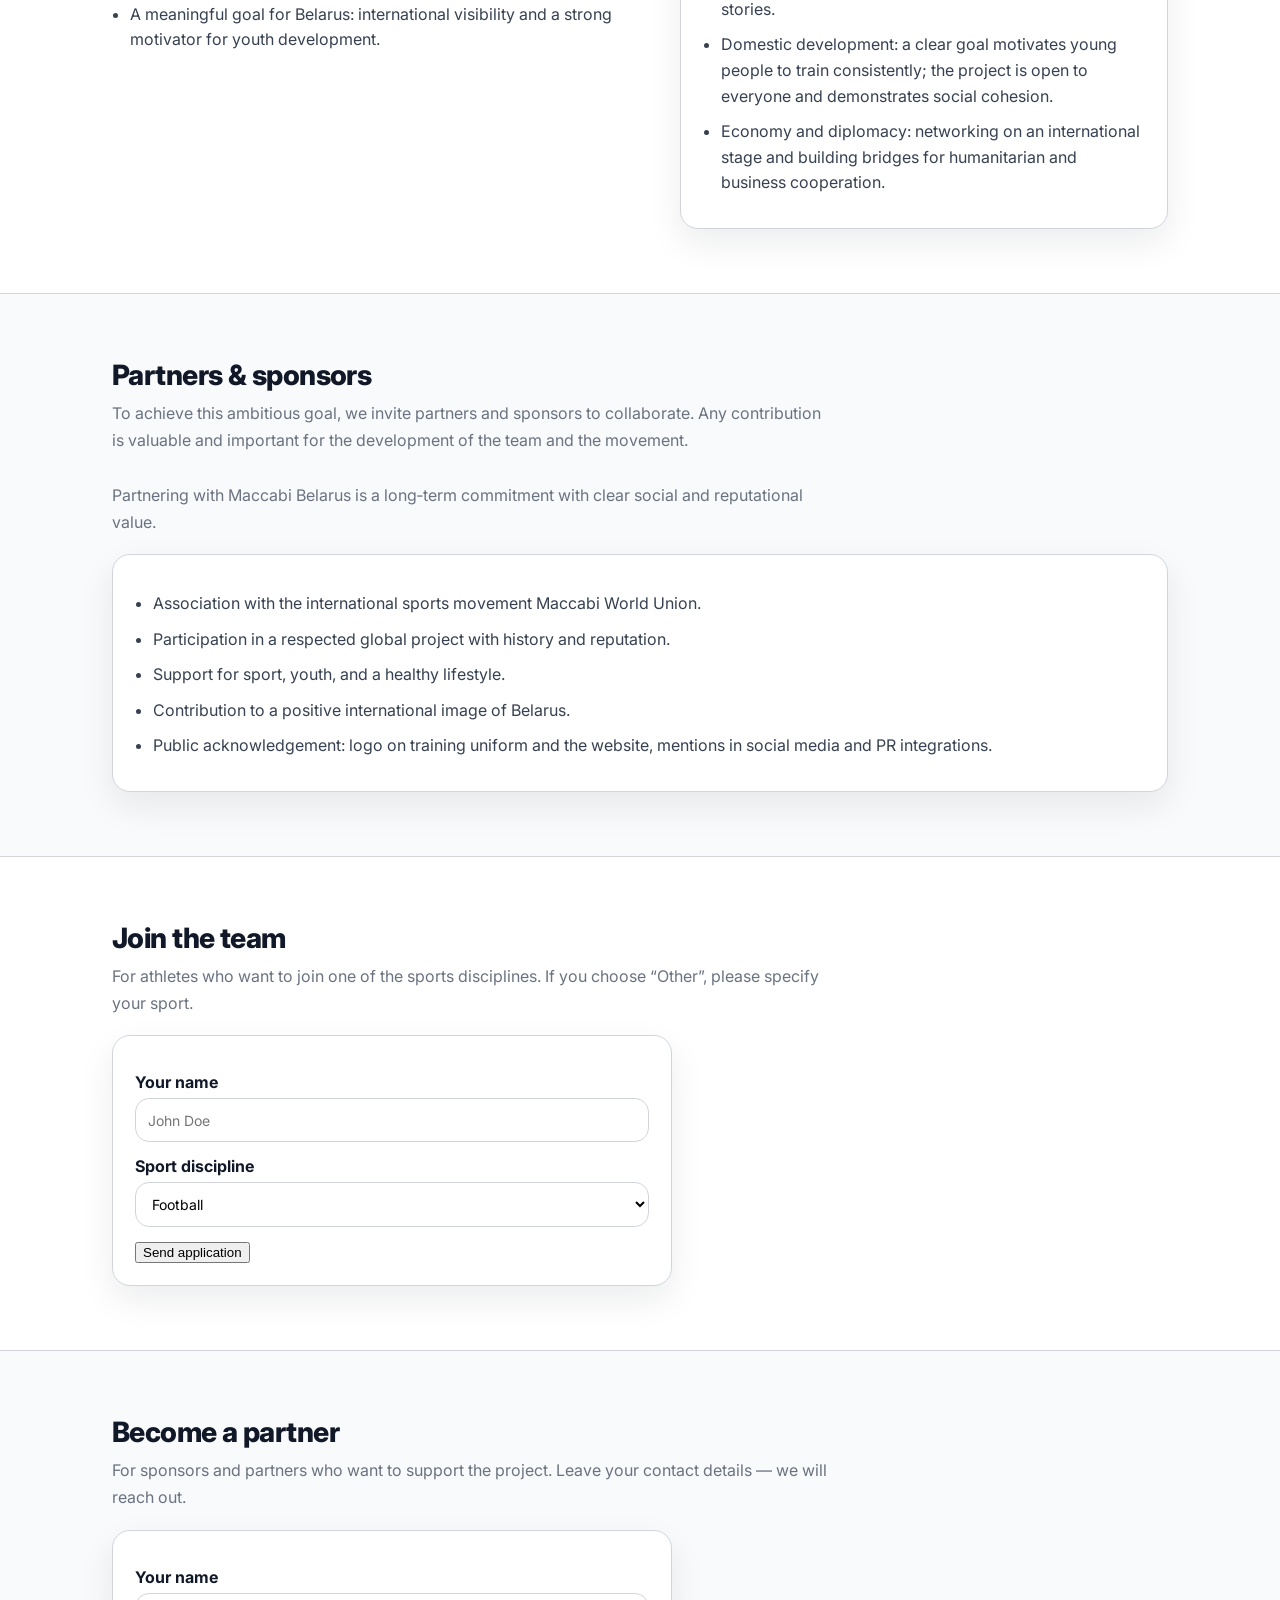
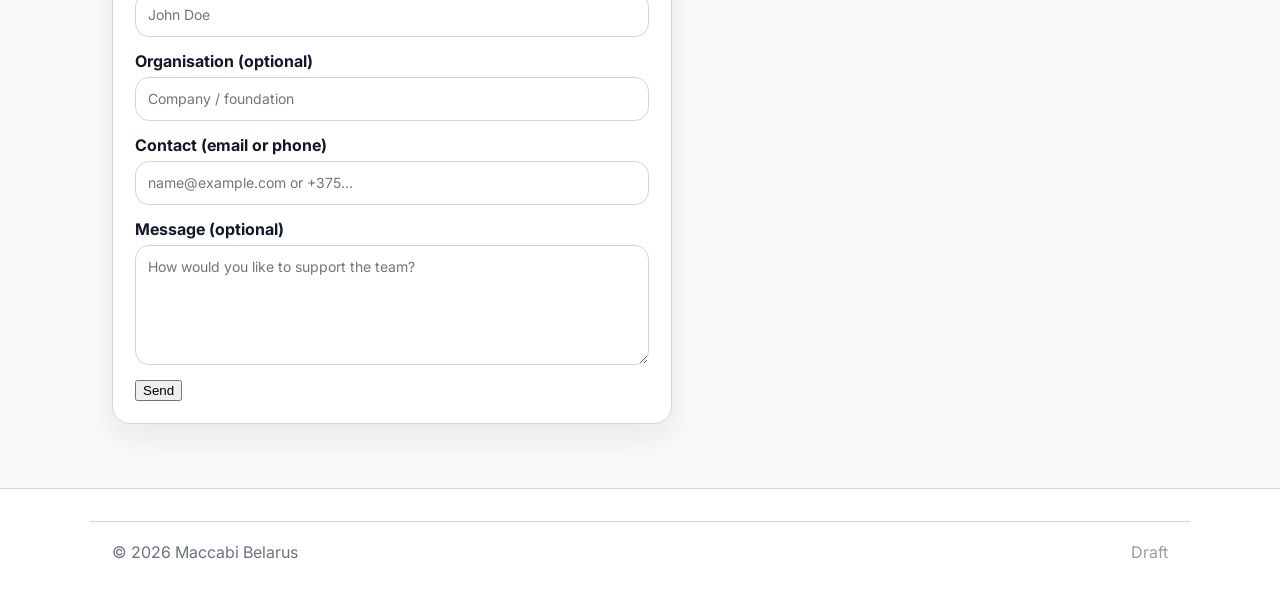
==== commit 6bc35f01: "Mobile: hide YouTube hero iframe (avoid overlays), keep fallback background" ====
--- a/site/index.html
+++ b/site/index.html
@@ -3,8 +3,30 @@
 <head>
   <meta charset="UTF-8" />
   <meta name="viewport" content="width=device-width, initial-scale=1.0" />
+  <meta name="description" content="Maccabi Belarus — national team within the global Maccabi movement. Athletes: join the team. Partners: support the project." />
+  <link rel="canonical" href="https://psyclr.github.io/maccabi/" />
   <title data-i18n-key="title">Maccabi Belarus</title>
   <link rel="stylesheet" href="styles.css" />
+
+  <meta property="og:type" content="website" />
+  <meta property="og:title" content="Maccabi Belarus" />
+  <meta property="og:description" content="Athletes: join the team. Partners: support the project." />
+  <meta property="og:url" content="https://psyclr.github.io/maccabi/" />
+
+  <meta name="twitter:card" content="summary_large_image" />
+  <meta name="twitter:title" content="Maccabi Belarus" />
+  <meta name="twitter:description" content="Athletes: join the team. Partners: support the project." />
+
+  <script type="application/ld+json">
+  {
+    "@context": "https://schema.org",
+    "@type": "Organization",
+    "name": "Maccabi Belarus",
+    "url": "https://psyclr.github.io/maccabi/",
+    "sameAs": [],
+    "description": "National team project within the global Maccabi movement."
+  }
+  </script>
 </head>
 <body>
   <header class="site-nav" aria-label="Top navigation">
@@ -23,7 +45,8 @@
   <main>
     <section class="hero" id="hero" aria-label="Hero">
       <div class="hero-media" aria-hidden="true">
-        <!-- Reference-style background video. -->
+        <div class="hero-media-fallback"></div>
+        <!-- Reference-style background video (desktop/tablet). On some mobile browsers YouTube can show overlays. -->
         <iframe
           title="Background video"
           src="https://www.youtube-nocookie.com/embed/Qrym1Lk3c1Q?autoplay=1&mute=1&controls=0&playsinline=1&loop=1&playlist=Qrym1Lk3c1Q&modestbranding=1&rel=0&iv_load_policy=3&disablekb=1"
--- a/site/styles.css
+++ b/site/styles.css
@@ -73,6 +73,16 @@
   inset: 0;
   pointer-events: none;
   background: #0b1020;
+}
+.hero-media-fallback{
+  position:absolute;
+  inset:-20px;
+  background:
+    radial-gradient(900px 520px at 20% 30%, rgba(15,179,225,0.45), transparent 62%),
+    radial-gradient(760px 460px at 70% 35%, rgba(44,50,124,0.45), transparent 62%),
+    radial-gradient(680px 420px at 55% 75%, rgba(200,175,127,0.30), transparent 62%),
+    linear-gradient(180deg, rgba(11,16,32,1), rgba(8,12,24,1));
+  filter: saturate(1.05) contrast(1.05);
 }
 .hero-media iframe{
   position:absolute;
@@ -200,4 +210,7 @@
   .hero-title{font-size: 36px}
   .metrics{grid-template-columns: 1fr}
   .icon-grid{grid-template-columns: 1fr}
-}
+
+  /* Mobile Safari/Chrome can show YouTube safety overlays inside iframe. Hide video on mobile. */
+  .hero-media iframe{display:none}
+}
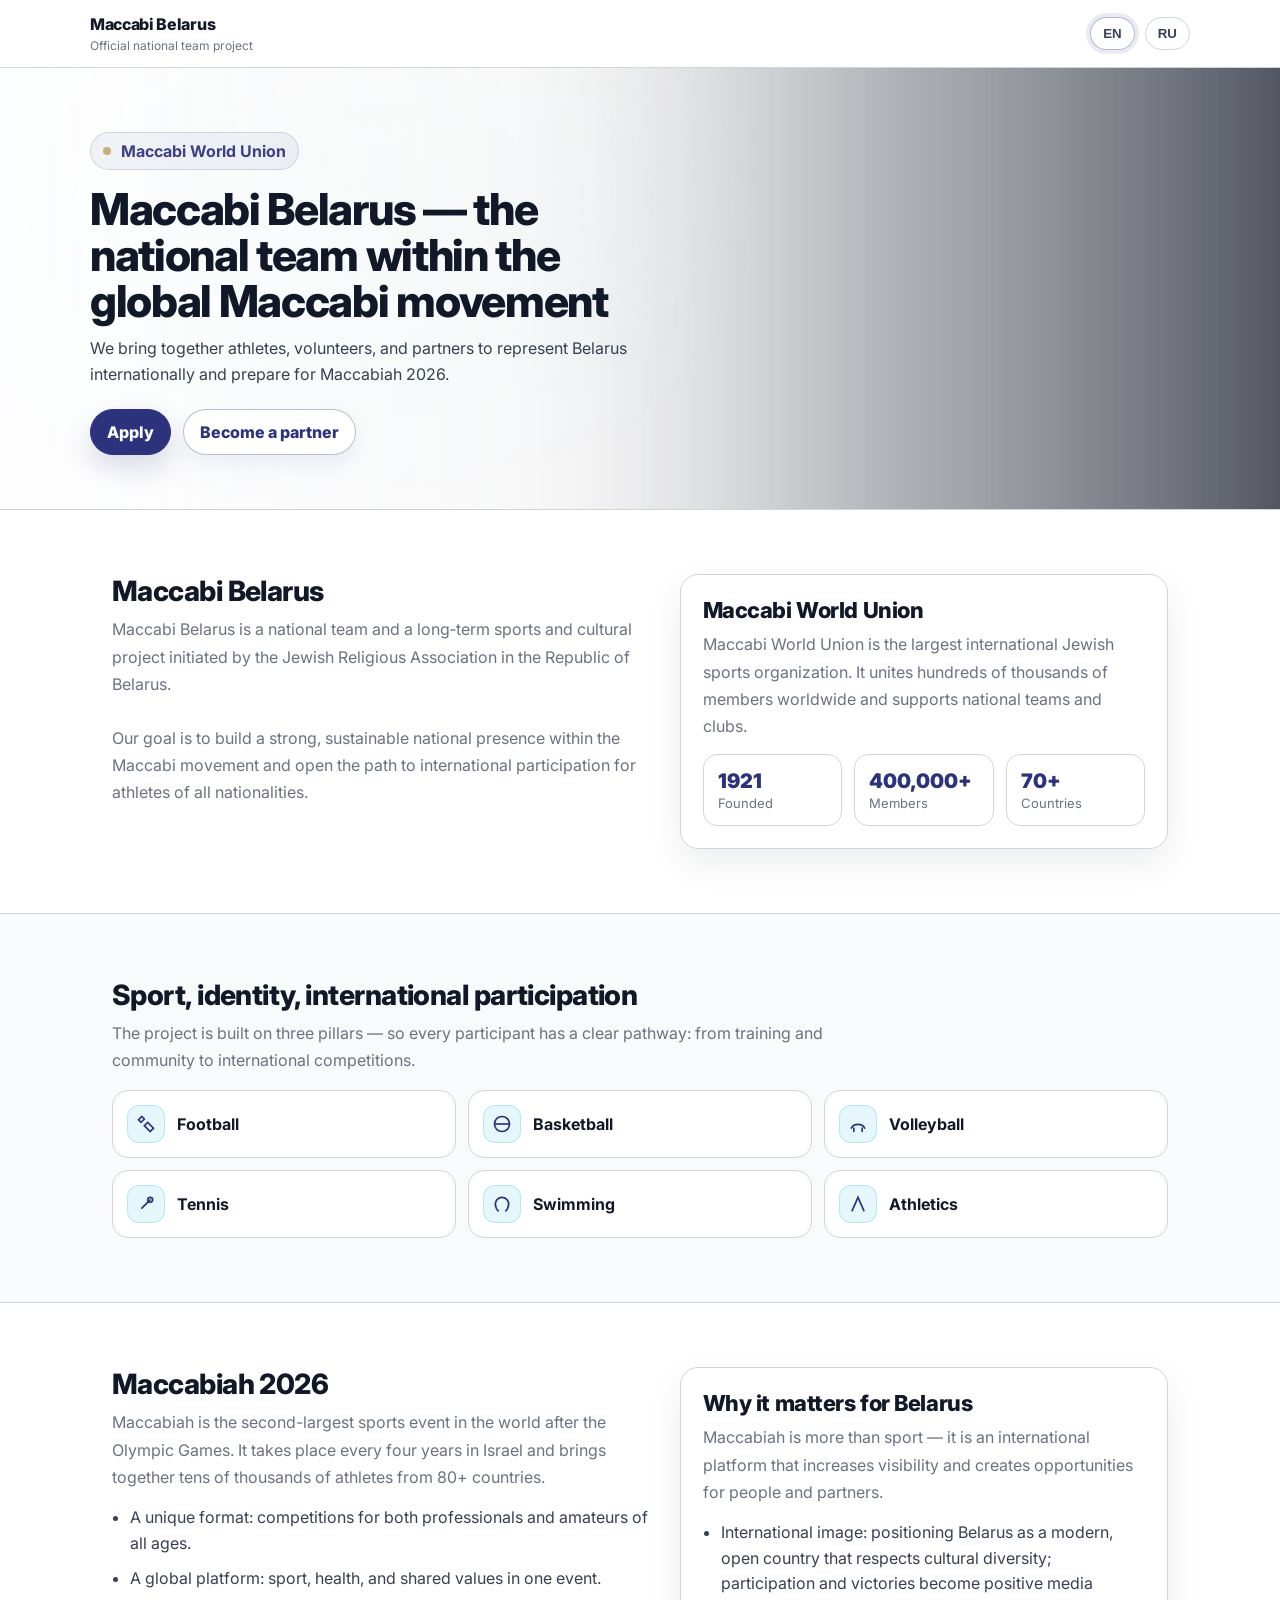
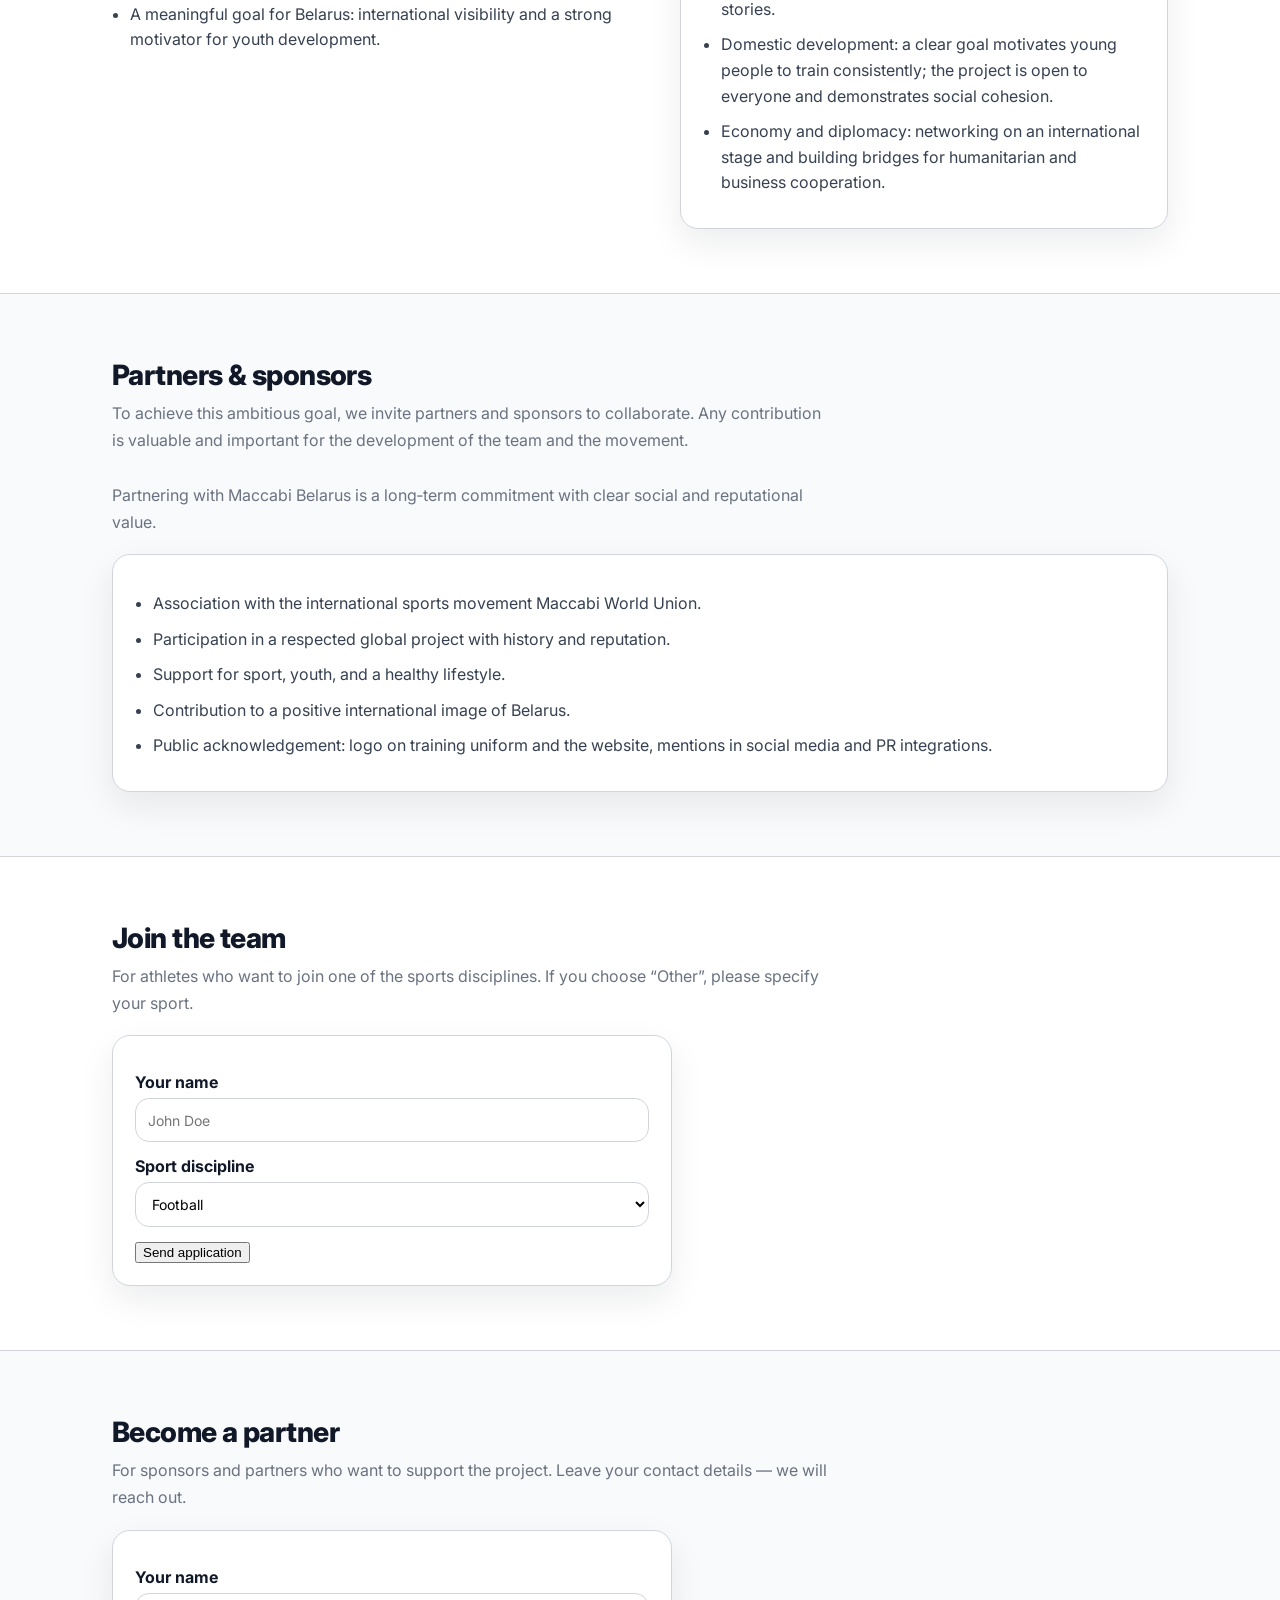
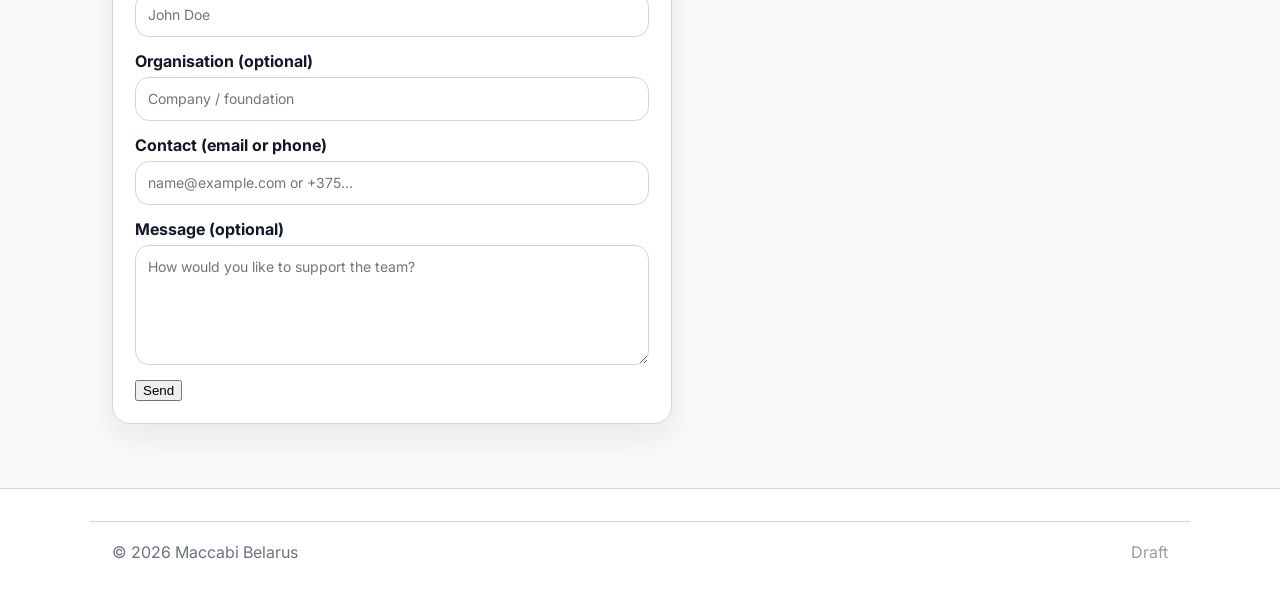
==== commit e2fd1909: "Hero: add poster thumbnail as initial placeholder (3G friendly)" ====
--- a/site/index.html
+++ b/site/index.html
@@ -45,11 +45,11 @@
   <main>
     <section class="hero" id="hero" aria-label="Hero">
       <div class="hero-media" aria-hidden="true">
-        <div class="hero-media-fallback"></div>
-        <!-- Reference-style background video (desktop/tablet). On some mobile browsers YouTube can show overlays. -->
+        <div class="hero-poster" aria-hidden="true"></div>
+        <!-- Reference-style background video. -->
         <iframe
           title="Background video"
-          src="https://www.youtube-nocookie.com/embed/Qrym1Lk3c1Q?autoplay=1&mute=1&controls=0&playsinline=1&loop=1&playlist=Qrym1Lk3c1Q&modestbranding=1&rel=0&iv_load_policy=3&disablekb=1"
+          src="https://www.youtube.com/embed/Qrym1Lk3c1Q?autoplay=1&mute=1&controls=0&playsinline=1&loop=1&playlist=Qrym1Lk3c1Q&modestbranding=1&rel=0"
           frameborder="0"
           allow="autoplay; encrypted-media; fullscreen; picture-in-picture"
         ></iframe>
--- a/site/styles.css
+++ b/site/styles.css
@@ -74,14 +74,14 @@
   pointer-events: none;
   background: #0b1020;
 }
-.hero-media-fallback{
+.hero-poster{
   position:absolute;
-  inset:-20px;
-  background:
-    radial-gradient(900px 520px at 20% 30%, rgba(15,179,225,0.45), transparent 62%),
-    radial-gradient(760px 460px at 70% 35%, rgba(44,50,124,0.45), transparent 62%),
-    radial-gradient(680px 420px at 55% 75%, rgba(200,175,127,0.30), transparent 62%),
-    linear-gradient(180deg, rgba(11,16,32,1), rgba(8,12,24,1));
+  inset:0;
+  background-image:
+    linear-gradient(90deg, rgba(255,255,255,0.92) 0%, rgba(255,255,255,0.78) 45%, rgba(255,255,255,0.38) 70%, rgba(255,255,255,0.10) 100%),
+    url('https://i.ytimg.com/vi/Qrym1Lk3c1Q/maxresdefault.jpg');
+  background-size: cover;
+  background-position: center;
   filter: saturate(1.05) contrast(1.05);
 }
 .hero-media iframe{
@@ -211,6 +211,4 @@
   .metrics{grid-template-columns: 1fr}
   .icon-grid{grid-template-columns: 1fr}
 
-  /* Mobile Safari/Chrome can show YouTube safety overlays inside iframe. Hide video on mobile. */
-  .hero-media iframe{display:none}
-}
+}
